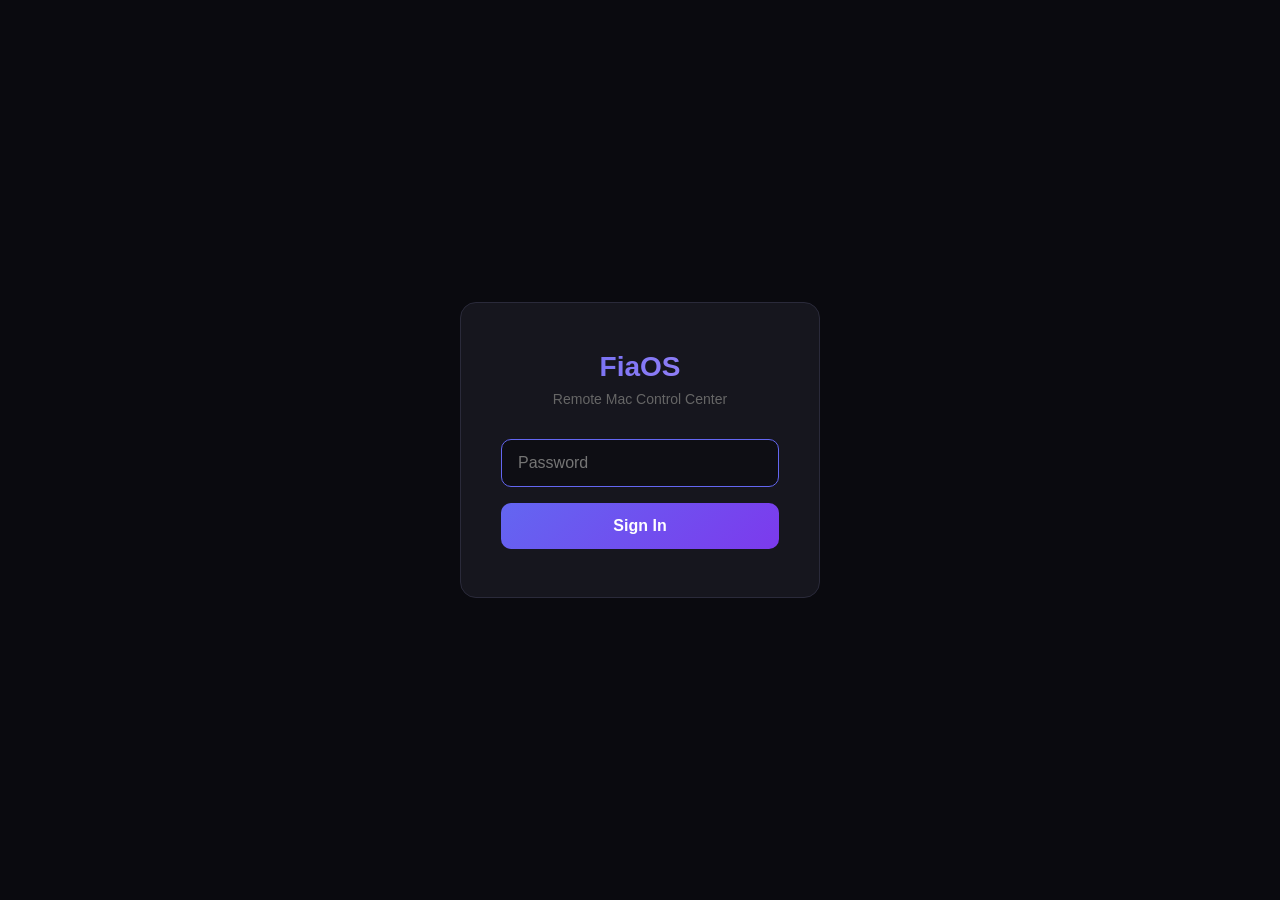
==== static/login.html @ 97f0c364 "Initial release FiaOS — drive your Mac from anywhere through one self-hosted web page. Live screen +" ====
<!DOCTYPE html>
<html lang="en">
<head>
<meta charset="UTF-8">
<meta name="viewport" content="width=device-width, initial-scale=1.0">
<title>FiaOS — Login</title>
<style>
* { margin: 0; padding: 0; box-sizing: border-box; }
body {
    font-family: -apple-system, BlinkMacSystemFont, 'SF Pro', sans-serif;
    background: #0a0a0f;
    color: #e0e0e0;
    display: flex;
    justify-content: center;
    align-items: center;
    min-height: 100vh;
}
.login-box {
    background: #16161e;
    border: 1px solid #2a2a3a;
    border-radius: 16px;
    padding: 48px 40px;
    width: 360px;
    text-align: center;
}
h1 {
    font-size: 28px;
    font-weight: 600;
    margin-bottom: 8px;
    background: linear-gradient(135deg, #6366f1, #a78bfa);
    -webkit-background-clip: text;
    -webkit-text-fill-color: transparent;
}
.subtitle { color: #666; font-size: 14px; margin-bottom: 32px; }
input {
    width: 100%;
    padding: 14px 16px;
    background: #0e0e14;
    border: 1px solid #2a2a3a;
    border-radius: 10px;
    color: #e0e0e0;
    font-size: 16px;
    outline: none;
    margin-bottom: 16px;
}
input:focus { border-color: #6366f1; }
button {
    width: 100%;
    padding: 14px;
    background: linear-gradient(135deg, #6366f1, #7c3aed);
    border: none;
    border-radius: 10px;
    color: white;
    font-size: 16px;
    font-weight: 600;
    cursor: pointer;
    transition: opacity 0.2s;
}
button:hover { opacity: 0.9; }
.error { color: #ef4444; font-size: 13px; margin-top: 12px; display: none; }
</style>
</head>
<body>
<div class="login-box">
    <h1>FiaOS</h1>
    <p class="subtitle">Remote Mac Control Center</p>
    <form id="loginForm">
        <input type="password" id="password" placeholder="Password" autofocus>
        <button type="submit">Sign In</button>
    </form>
    <p class="error" id="error"></p>
</div>
<script>
document.getElementById('loginForm').addEventListener('submit', async (e) => {
    e.preventDefault();
    const pw = document.getElementById('password').value;
    const errEl = document.getElementById('error');
    errEl.style.display = 'none';
    try {
        const res = await fetch('/api/login', {
            method: 'POST',
            headers: {'Content-Type': 'application/json'},
            body: JSON.stringify({password: pw})
        });
        if (res.ok) {
            const data = await res.json();
            if (data.token) localStorage.setItem('fiaos_token', data.token);
            window.location.href = '/';
        } else {
            const data = await res.json();
            errEl.textContent = data.error || 'Login failed';
            errEl.style.display = 'block';
        }
    } catch (err) {
        errEl.textContent = 'Connection error';
        errEl.style.display = 'block';
    }
});
</script>
</body>
</html>
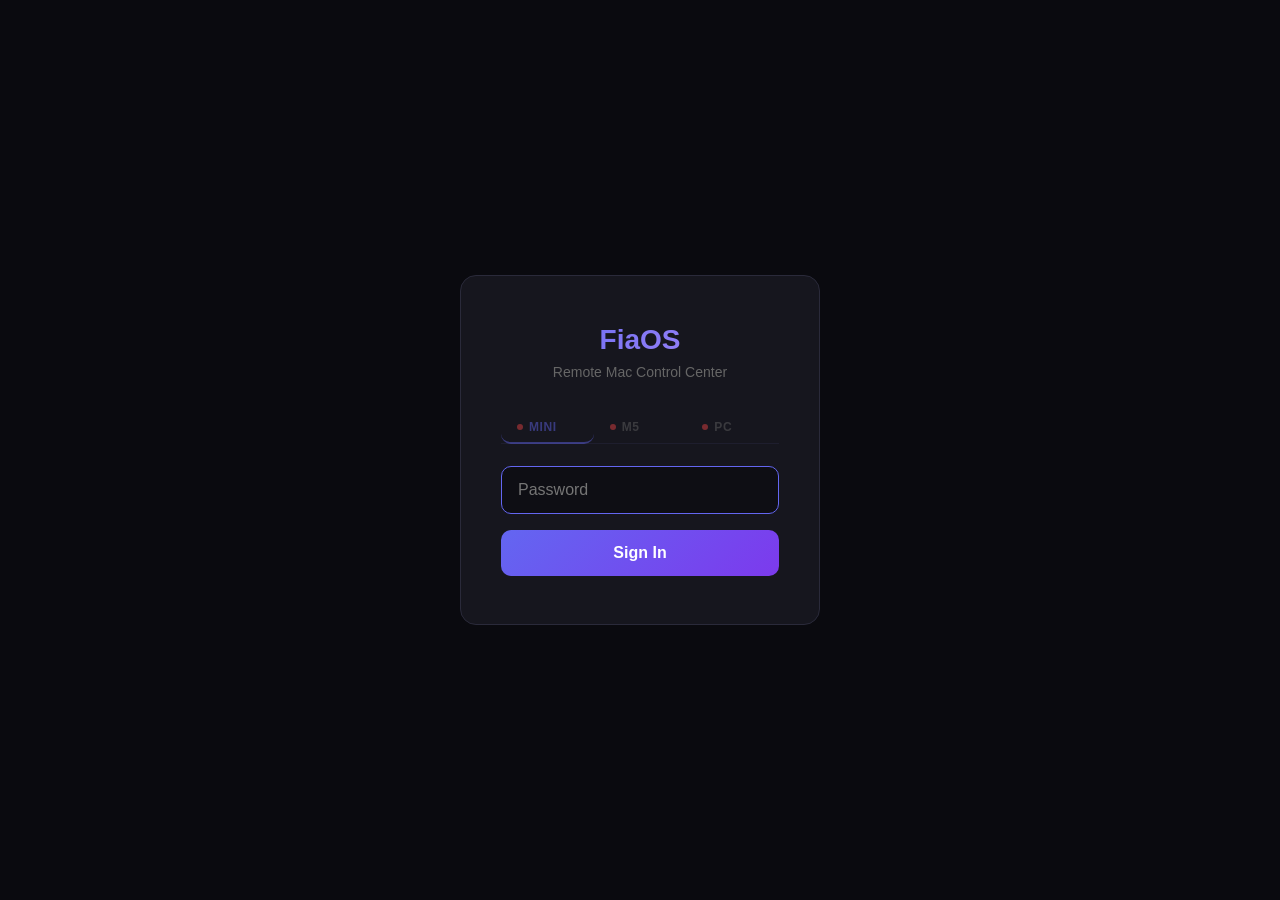
==== commit d404e12c: "v2: Windows port, multi-machine routing, live screen The repo had drifted about four months behind w" ====
--- a/static/login.html
+++ b/static/login.html
@@ -58,12 +58,31 @@
 }
 button:hover { opacity: 0.9; }
 .error { color: #ef4444; font-size: 13px; margin-top: 12px; display: none; }
+
+/* Machine tabs — pick which Mac to sign in to before typing the password. */
+.machines { display:flex; justify-content:center; gap:0; margin:16px 0 22px;
+  border-bottom:1px solid #1e1e2e; }
+.mbtn {
+  background:none; border:0; font-family:inherit; cursor:pointer;
+  padding:8px 16px; font-size:12px; font-weight:600; letter-spacing:.6px;
+  text-transform:uppercase; color:#666;
+  display:flex; align-items:center; gap:6px;
+  border-bottom:2px solid transparent; margin-bottom:-1px;
+  transition:color .15s, border-color .15s;
+}
+.mbtn:hover { color:#e0e0e0; }
+.mbtn.here { color:#6366f1; border-bottom-color:#6366f1; }
+.mbtn .md { width:6px; height:6px; border-radius:50%; background:#666; flex:none; }
+.mbtn .md.up { background:#22c55e; }
+.mbtn .md.down { background:#ef4444; }
+.mbtn[data-live="down"] { opacity:.45; }
 </style>
 </head>
 <body>
 <div class="login-box">
     <h1>FiaOS</h1>
     <p class="subtitle">Remote Mac Control Center</p>
+    <div class="machines" id="machines"></div>
     <form id="loginForm">
         <input type="password" id="password" placeholder="Password" autofocus>
         <button type="submit">Sign In</button>
@@ -97,5 +116,27 @@
     }
 });
 </script>
+<script>
+(function(){
+  const MACHINES=[{key:'mini',label:'Mini'},{key:'m5',label:'M5'},{key:'pc',label:'PC'}];
+  const m=document.cookie.match(/(?:^|;\s*)fia_target=([^;]+)/);
+  const here=m?decodeURIComponent(m[1]):'mini';
+  const box=document.getElementById('machines'); if(!box) return;
+  for(const mc of MACHINES){
+    const b=document.createElement('button');
+    b.className='mbtn'+(mc.key===here?' here':''); b.type='button';
+    b.title=mc.key===here?'signing in to this machine':'sign in to '+mc.label;
+    b.innerHTML='<span class="md" id="md-'+mc.key+'"></span>'+mc.label;
+    b.onclick=()=>{ if(mc.key===here) return;
+      document.cookie='fia_target='+mc.key+'; path=/; max-age=31536000; samesite=lax';
+      location.reload(); };
+    box.appendChild(b);
+    fetch('/machines/probe/'+mc.key,{cache:'no-store'})
+      .then(r=>mark(mc.key,r.status>=200&&r.status<400)).catch(()=>mark(mc.key,false));
+  }
+  function mark(k,up){ const d=document.getElementById('md-'+k); if(!d) return;
+    d.className='md '+(up?'up':'down'); if(!up) d.closest('.mbtn').dataset.live='down'; }
+})();
+</script>
 </body>
 </html>
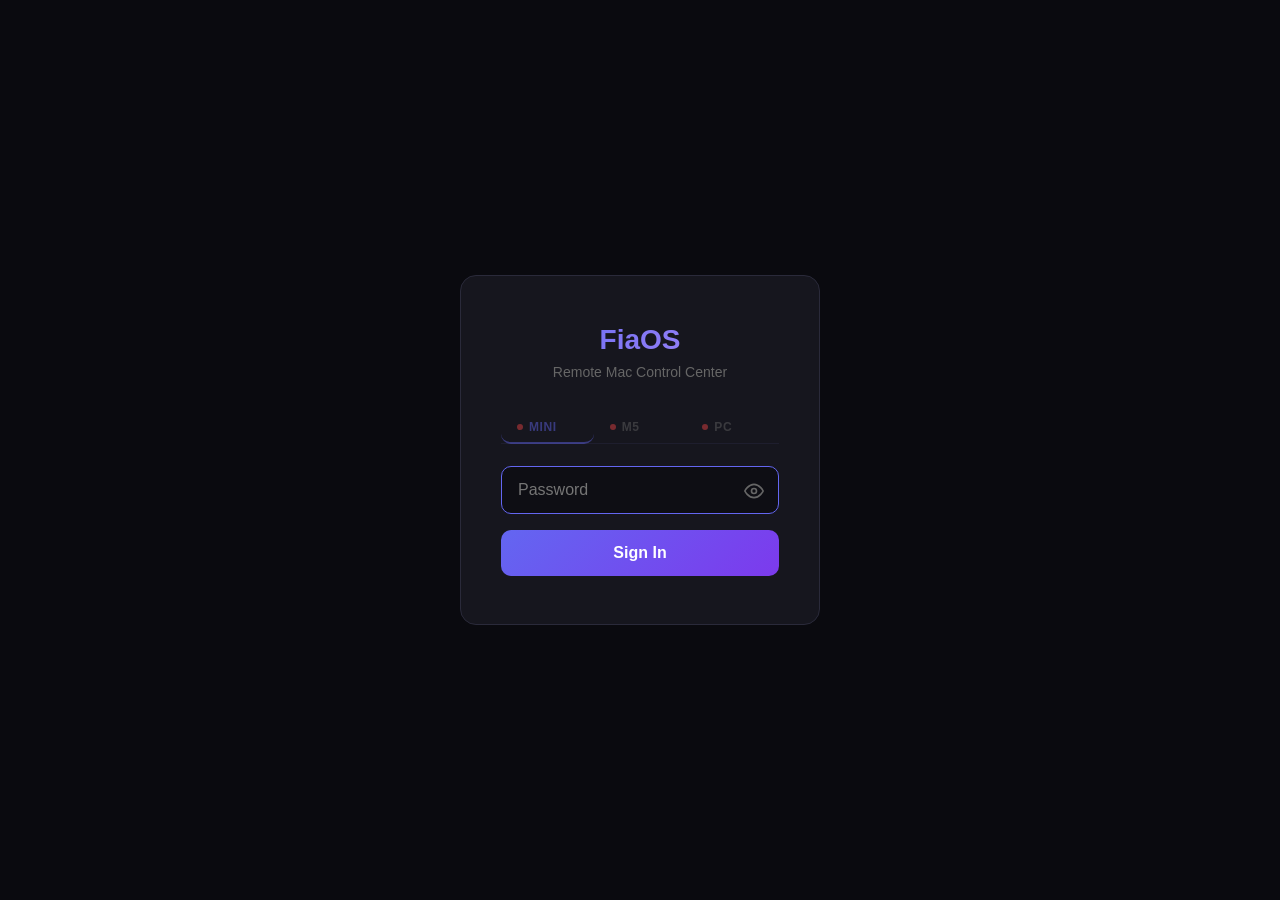
==== commit 5c918bbe: "Sync live mini FiaOS tree into the repo (2026-10) The running mini copy had drifted ~244 lines ahead" ====
--- a/static/login.html
+++ b/static/login.html
@@ -57,6 +57,13 @@
     transition: opacity 0.2s;
 }
 button:hover { opacity: 0.9; }
+.pw-wrap { position: relative; }
+.pw-wrap input { padding-right: 48px; }
+.pw-eye { position: absolute; right: 6px; top: 6px; width: 38px; height: 38px; padding: 0;
+    background: none; display: flex; align-items: center; justify-content: center; color: #666; }
+.pw-eye:hover { color: #e0e0e0; opacity: 1; }
+.pw-eye .slash { display: none; }
+.pw-eye.on .slash { display: inline; }
 .error { color: #ef4444; font-size: 13px; margin-top: 12px; display: none; }
 
 /* Machine tabs — pick which Mac to sign in to before typing the password. */
@@ -84,12 +91,26 @@
     <p class="subtitle">Remote Mac Control Center</p>
     <div class="machines" id="machines"></div>
     <form id="loginForm">
-        <input type="password" id="password" placeholder="Password" autofocus>
+        <div class="pw-wrap">
+            <input type="password" id="password" placeholder="Password" autocomplete="current-password" autofocus>
+            <button type="button" class="pw-eye" id="pwEye" aria-label="Show password" title="Show password">
+                <svg viewBox="0 0 24 24" width="20" height="20" fill="none" stroke="currentColor" stroke-width="2" stroke-linecap="round" stroke-linejoin="round"><path d="M1 12s4-8 11-8 11 8 11 8-4 8-11 8-11-8-11-8z"/><circle cx="12" cy="12" r="3"/><line class="slash" x1="3" y1="3" x2="21" y2="21"/></svg>
+            </button>
+        </div>
         <button type="submit">Sign In</button>
     </form>
     <p class="error" id="error"></p>
 </div>
 <script>
+document.getElementById('pwEye').addEventListener('click', () => {
+    const pw = document.getElementById('password'), eye = document.getElementById('pwEye');
+    const show = pw.type === 'password';
+    pw.type = show ? 'text' : 'password';
+    eye.classList.toggle('on', show);
+    eye.setAttribute('aria-label', show ? 'Hide password' : 'Show password');
+    eye.title = eye.getAttribute('aria-label');
+    pw.focus();
+});
 document.getElementById('loginForm').addEventListener('submit', async (e) => {
     e.preventDefault();
     const pw = document.getElementById('password').value;
